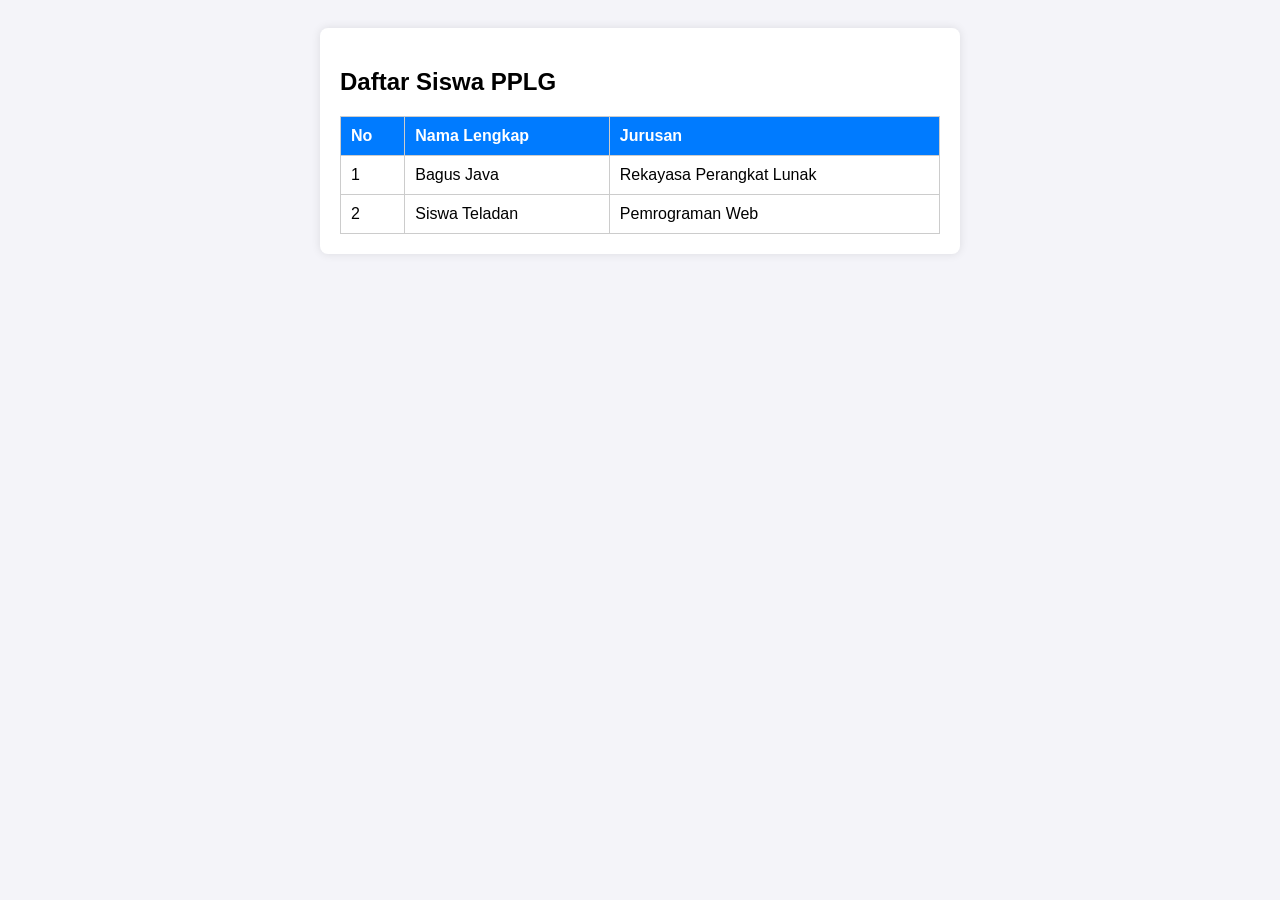
==== index.html @ e3c6655f "test" ====
<!DOCTYPE html>
<html lang="en">
<head>
    <meta charset="UTF-8">
    <meta name="viewport" content="width=device-width, initial-scale=1.0">
    <title>Document</title>
</head>
<body>
<!DOCTYPE html>
<html lang="id">
<head>
    <meta charset="UTF-8">
    <meta name="viewport" content="width=device-width, initial-scale=1.0">
    <title>Tabel Siswa PPLG</title>
    <style>
        body { font-family: Arial, sans-serif; padding: 20px; background-color: #f4f4f9; }
        .kotak-tabel { background: white; padding: 20px; border-radius: 8px; box-shadow: 0 0 10px rgba(0,0,0,0.1); max-width: 600px; margin: auto; }
        table { width: 100%; border-collapse: collapse; margin-top: 15px; }
        th, td { border: 1px solid #ccc; padding: 10px; text-align: left; }
        th { background-color: #007BFF; color: white; }
    </style>
</head>
<body>
    <div class="kotak-tabel">
        <h2>Daftar Siswa PPLG</h2>
        <table>
            <thead>
                <tr>
                    <th>No</th>
                    <th>Nama Lengkap</th>
                    <th>Jurusan</th>
                </tr>
            </thead>
            <tbody>
                <tr>
                    <td>1</td>
                    <td>Bagus Java</td>
                    <td>Rekayasa Perangkat Lunak</td>
                </tr>
                <tr>
                    <td>2</td>
                    <td>Siswa Teladan</td>
                    <td>Pemrograman Web</td>
                </tr>
            </tbody>
        </table>
    </div>
</body>
</html>

</body>
</html>

</body>
</html>
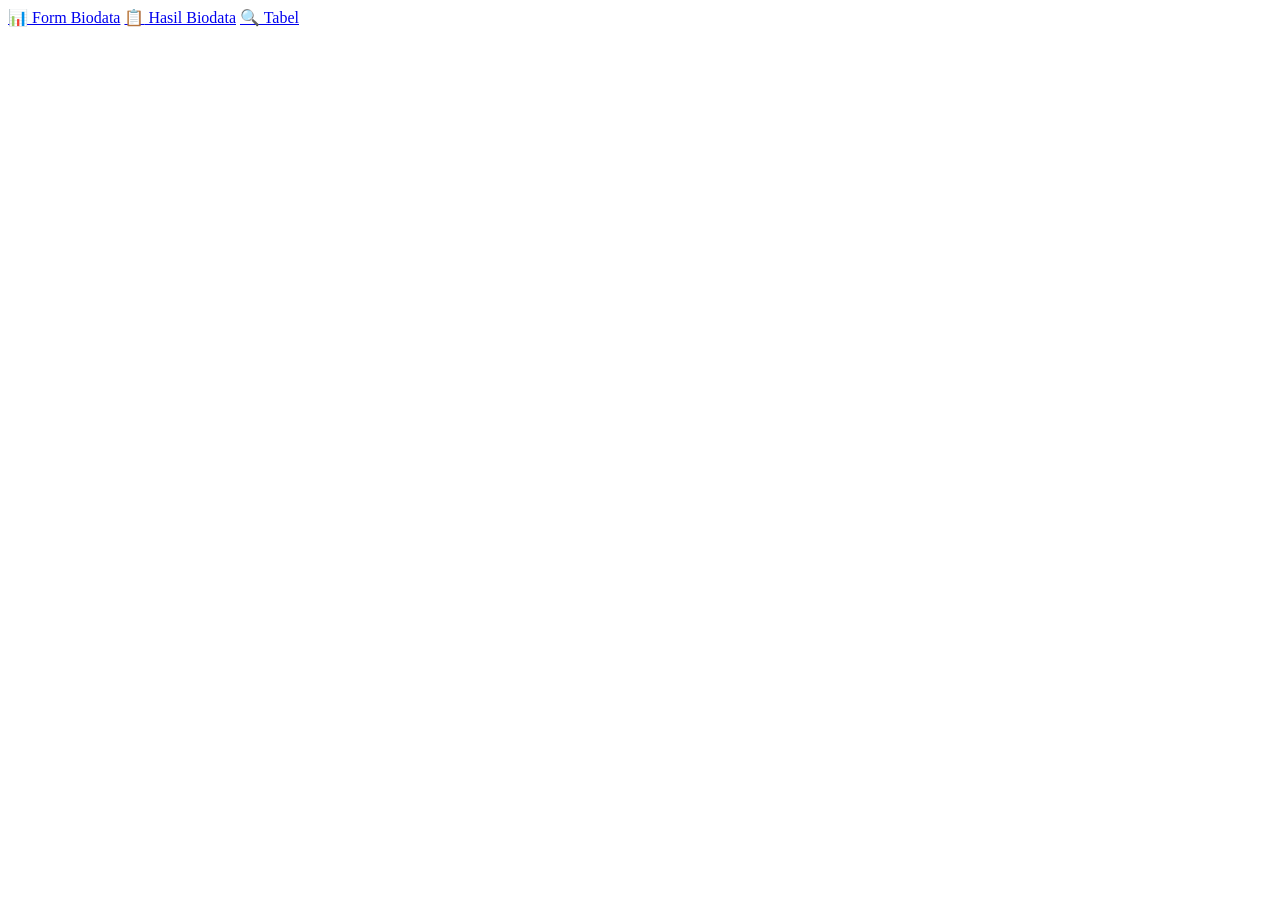
==== commit 9a7b9535: "menambahkan halaman tabel data siswa" ====
--- a/index.html
+++ b/index.html
@@ -6,50 +6,16 @@
     <title>Document</title>
 </head>
 <body>
-<!DOCTYPE html>
-<html lang="id">
-<head>
-    <meta charset="UTF-8">
-    <meta name="viewport" content="width=device-width, initial-scale=1.0">
-    <title>Tabel Siswa PPLG</title>
-    <style>
-        body { font-family: Arial, sans-serif; padding: 20px; background-color: #f4f4f9; }
-        .kotak-tabel { background: white; padding: 20px; border-radius: 8px; box-shadow: 0 0 10px rgba(0,0,0,0.1); max-width: 600px; margin: auto; }
-        table { width: 100%; border-collapse: collapse; margin-top: 15px; }
-        th, td { border: 1px solid #ccc; padding: 10px; text-align: left; }
-        th { background-color: #007BFF; color: white; }
-    </style>
-</head>
-<body>
-    <div class="kotak-tabel">
-        <h2>Daftar Siswa PPLG</h2>
-        <table>
-            <thead>
-                <tr>
-                    <th>No</th>
-                    <th>Nama Lengkap</th>
-                    <th>Jurusan</th>
-                </tr>
-            </thead>
-            <tbody>
-                <tr>
-                    <td>1</td>
-                    <td>Bagus Java</td>
-                    <td>Rekayasa Perangkat Lunak</td>
-                </tr>
-                <tr>
-                    <td>2</td>
-                    <td>Siswa Teladan</td>
-                    <td>Pemrograman Web</td>
-                </tr>
-            </tbody>
-        </table>
-    </div>
-</body>
-</html>
+<div class="container">
+</div>
 
-</body>
-</html>
-
+<!-- Daftar Tombol Menu -->
+<div class="menu-list">
+    <!-- Ganti tanda # dengan link file html atau link tujuan Bapak -->
+    <a href="form_biodata.html" class="menu-item"><span>📊</span> Form Biodata</a>
+    <a href="hasil_biodata.html" class="menu-item"><span>📋</span> Hasil Biodata</a>
+    <a href="tabel.html" class="menu-item"><span>🔍</span> Tabel</a>
+  
+</div>
 </body>
 </html>
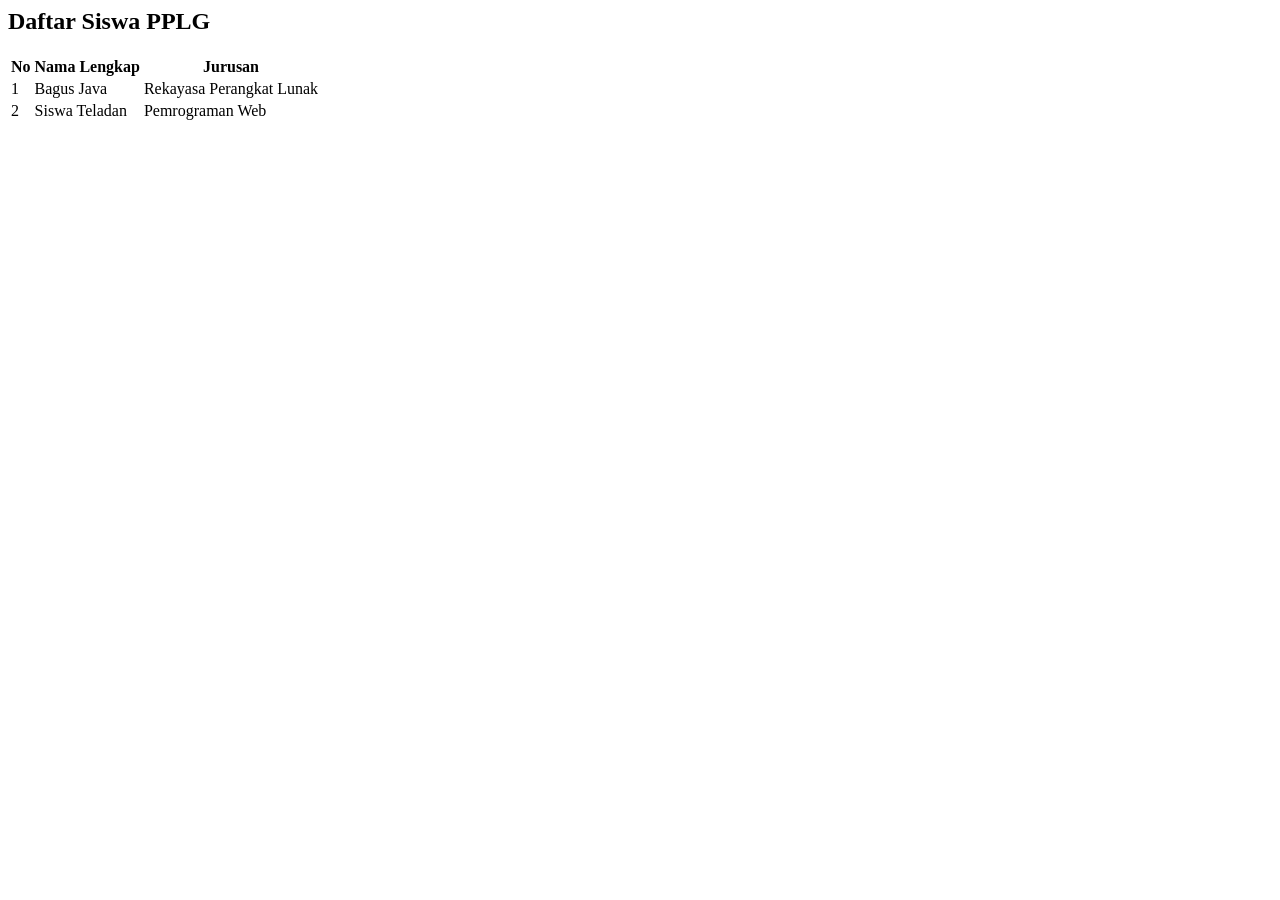
==== commit 3235e29e: "menambahkan halaman tabel data siswa" ====
--- a/index.html
+++ b/index.html
@@ -1,21 +1,29 @@
-<!DOCTYPE html>
-<html lang="en">
-<head>
-    <meta charset="UTF-8">
-    <meta name="viewport" content="width=device-width, initial-scale=1.0">
-    <title>Document</title>
+  </style>
 </head>
 <body>
-<div class="container">
-</div>
-
-<!-- Daftar Tombol Menu -->
-<div class="menu-list">
-    <!-- Ganti tanda # dengan link file html atau link tujuan Bapak -->
-    <a href="form_biodata.html" class="menu-item"><span>📊</span> Form Biodata</a>
-    <a href="hasil_biodata.html" class="menu-item"><span>📋</span> Hasil Biodata</a>
-    <a href="tabel.html" class="menu-item"><span>🔍</span> Tabel</a>
-  
-</div>
+    <div class="kotak-tabel">
+        <h2>Daftar Siswa PPLG</h2>
+        <table>
+            <thead>
+                <tr>
+                    <th>No</th>
+                    <th>Nama Lengkap</th>
+                    <th>Jurusan</th>
+                </tr>
+            </thead>
+            <tbody>
+                <tr>
+                    <td>1</td>
+                    <td>Bagus Java</td>
+                    <td>Rekayasa Perangkat Lunak</td>
+                </tr>
+                <tr>
+                    <td>2</td>
+                    <td>Siswa Teladan</td>
+                    <td>Pemrograman Web</td>
+                </tr>
+            </tbody>
+        </table>
+    </div>
 </body>
-</html>+</html>
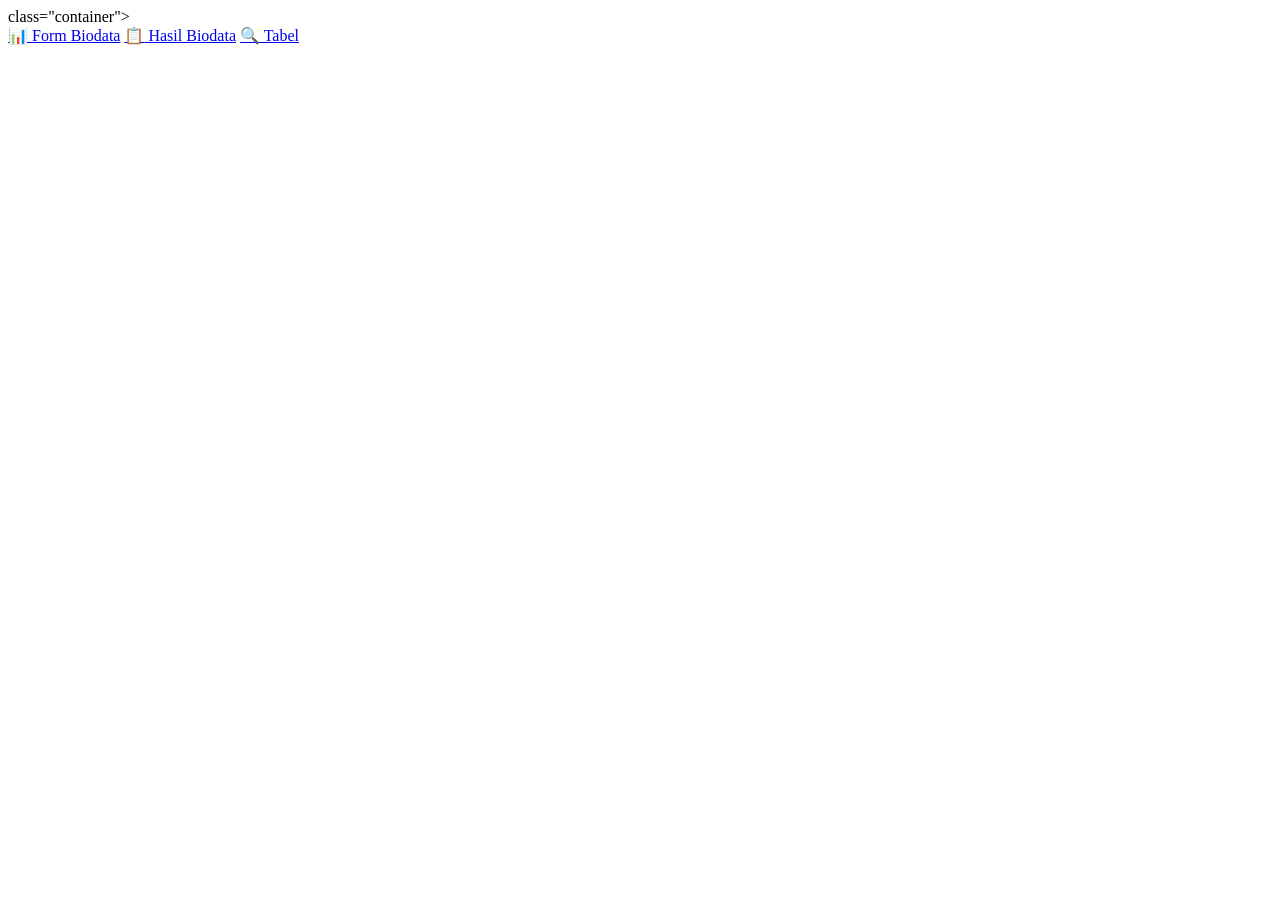
==== commit d3415c7d: "aaa" ====
--- a/index.html
+++ b/index.html
@@ -1,29 +1,21 @@
-  </style>
+<!DOCTYPE html>
+<html lang="en">
+<head>
+    <meta charset="UTF-8">
+    <meta name="viewport" content="width=device-width, initial-scale=1.0">
+    <title>Document</title>
 </head>
 <body>
-    <div class="kotak-tabel">
-        <h2>Daftar Siswa PPLG</h2>
-        <table>
-            <thead>
-                <tr>
-                    <th>No</th>
-                    <th>Nama Lengkap</th>
-                    <th>Jurusan</th>
-                </tr>
-            </thead>
-            <tbody>
-                <tr>
-                    <td>1</td>
-                    <td>Bagus Java</td>
-                    <td>Rekayasa Perangkat Lunak</td>
-                </tr>
-                <tr>
-                    <td>2</td>
-                    <td>Siswa Teladan</td>
-                    <td>Pemrograman Web</td>
-                </tr>
-            </tbody>
-        </table>
-    </div>
+   class="container">
+</div>
+
+<!-- Daftar Tombol Menu -->
+<div class="menu-list">
+    <!-- Ganti tanda # dengan link file html atau link tujuan Bapak -->
+    <a href="form_biodata.html" class="menu-item"><span>📊</span> Form Biodata</a>
+    <a href="hasil_biodata.html" class="menu-item"><span>📋</span> Hasil Biodata</a>
+    <a href="tabel.html" class="menu-item"><span>🔍</span> Tabel</a>
+  
+</div> 
 </body>
-</html>
+</html>
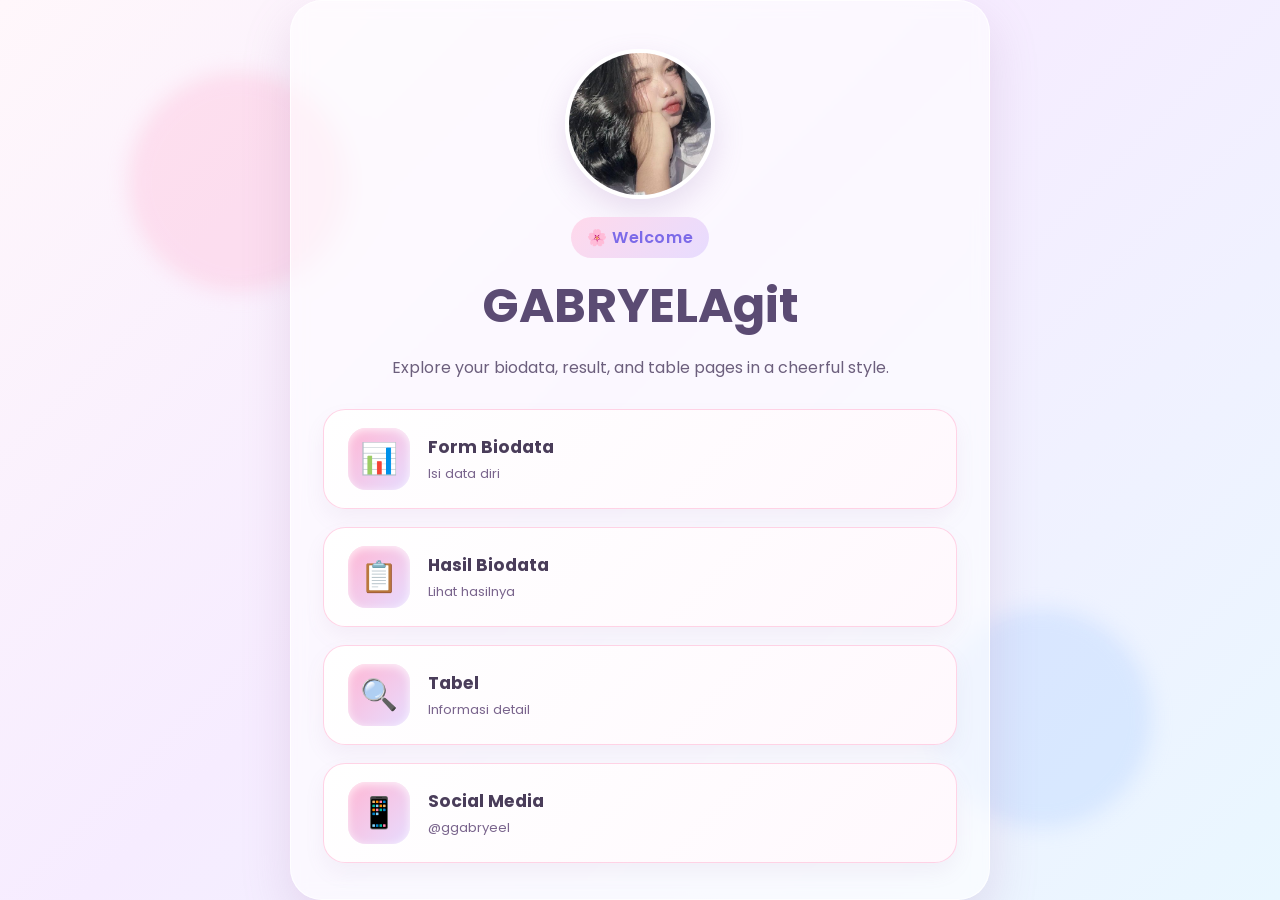
==== commit 5d3f5cb2: "csss" ====
--- a/index.html
+++ b/index.html
@@ -3,19 +3,51 @@
 <head>
     <meta charset="UTF-8">
     <meta name="viewport" content="width=device-width, initial-scale=1.0">
-    <title>Document</title>
+    <title>Sweet Dashboard</title>
+    <link rel="stylesheet" href="style.css">
 </head>
 <body>
-   class="container">
-</div>
+    <div class="page-shell">
+        <header class="hero">
+            <img src="profile.jpg.jpg" alt="Profile picture" class="profile-pic">
+            <p class="eyebrow">🌸 Welcome</p>
+            <h1>GABRYELAgit</h1>
+            <p class="subtitle">Explore your biodata, result, and table pages in a cheerful style.</p>
+        </header>
 
-<!-- Daftar Tombol Menu -->
-<div class="menu-list">
-    <!-- Ganti tanda # dengan link file html atau link tujuan Bapak -->
-    <a href="form_biodata.html" class="menu-item"><span>📊</span> Form Biodata</a>
-    <a href="hasil_biodata.html" class="menu-item"><span>📋</span> Hasil Biodata</a>
-    <a href="tabel.html" class="menu-item"><span>🔍</span> Tabel</a>
-  
-</div> 
+        <main class="menu-list">
+            <a href="form_biodata.html" class="menu-item">
+                <span class="icon">📊</span>
+                <div class="text-wrap">
+                    <strong>Form Biodata</strong>
+                    <small>Isi data diri</small>
+                </div>
+            </a>
+
+            <a href="hasil_biodata.html" class="menu-item">
+                <span class="icon">📋</span>
+                <div class="text-wrap">
+                    <strong>Hasil Biodata</strong>
+                    <small>Lihat hasilnya</small>
+                </div>
+            </a>
+
+            <a href="tabel.html" class="menu-item">
+                <span class="icon">🔍</span>
+                <div class="text-wrap">
+                    <strong>Tabel</strong>
+                    <small>Informasi detail</small>
+                </div>
+            </a>
+
+            <a href="https://instagram.com/ggabryeel" class="menu-item" target="_blank">
+                <span class="icon">📱</span>
+                <div class="text-wrap">
+                    <strong>Social Media</strong>
+                    <small>@ggabryeel</small>
+                </div>
+            </a>
+        </main>
+    </div>
 </body>
 </html>
--- a/style.css
+++ b/style.css
@@ -0,0 +1,173 @@
+@import url('https://fonts.googleapis.com/css2?family=Poppins:wght@400;500;600;700;800&display=swap');
+
+:root {
+    --pink-1: #fff0f7;
+    --pink-2: #ffd9eb;
+    --pink-3: #ffb7d5;
+    --pink-4: #ff8fc2;
+    --lavender: #e7dcff;
+    --purple: #7c6ae8;
+    --text: #4a3d5a;
+    --white: #ffffff;
+    --shadow: rgba(163, 116, 164, 0.2);
+}
+
+* {
+    box-sizing: border-box;
+}
+
+body {
+    margin: 0;
+    min-height: 100vh;
+    display: flex;
+    align-items: center;
+    justify-content: center;
+    font-family: 'Poppins', sans-serif;
+    color: var(--text);
+    background: linear-gradient(135deg, #fff7fb 0%, #f6ecff 45%, #e9f7ff 100%);
+}
+
+body::before,
+body::after {
+    content: "";
+    position: fixed;
+    width: 220px;
+    height: 220px;
+    border-radius: 50%;
+    filter: blur(10px);
+    opacity: 0.5;
+    z-index: 0;
+}
+
+body::before {
+    background: rgba(255, 184, 214, 0.7);
+    top: 8%;
+    left: 10%;
+}
+
+body::after {
+    background: rgba(180, 210, 255, 0.7);
+    right: 10%;
+    bottom: 8%;
+}
+
+.page-shell {
+    position: relative;
+    z-index: 1;
+    width: min(90%, 700px);
+    padding: 48px 32px 36px;
+    border-radius: 32px;
+    background: rgba(255, 255, 255, 0.6);
+    border: 1px solid rgba(255, 255, 255, 0.8);
+    box-shadow: 0 20px 50px var(--shadow);
+    backdrop-filter: blur(8px);
+}
+
+.hero {
+    text-align: center;
+    margin-bottom: 28px;
+}
+
+.profile-pic {
+    display: block;
+    width: 150px;
+    height: 150px;
+    object-fit: cover;
+    border-radius: 50%;
+    margin: 0 auto 18px;
+    border: 4px solid rgba(255, 255, 255, 0.9);
+    box-shadow: 0 12px 30px rgba(149, 112, 175, 0.2);
+}
+
+.eyebrow {
+    display: inline-block;
+    margin: 0 0 12px;
+    padding: 8px 16px;
+    border-radius: 999px;
+    background: linear-gradient(135deg, var(--pink-2), var(--lavender));
+    font-weight: 600;
+    letter-spacing: 0.04em;
+    color: var(--purple);
+}
+
+.hero h1 {
+    margin: 0;
+    font-size: clamp(2rem, 4vw, 3rem);
+    color: #5b4b73;
+}
+
+.subtitle {
+    margin: 12px auto 0;
+    max-width: 500px;
+    font-size: 1rem;
+    line-height: 1.7;
+    color: #6c5f7d;
+}
+
+.menu-list {
+    display: grid;
+    gap: 18px;
+}
+
+.menu-item {
+    display: flex;
+    align-items: center;
+    gap: 18px;
+    padding: 18px 24px;
+    border-radius: 22px;
+    background: linear-gradient(135deg, var(--white), #fff8fd);
+    border: 1px solid rgba(255, 184, 214, 0.6);
+    text-decoration: none;
+    color: var(--text);
+    box-shadow: 0 10px 20px rgba(153, 116, 165, 0.08);
+    transition: transform 0.25s ease, box-shadow 0.25s ease, border-color 0.25s ease;
+}
+
+.menu-item:hover {
+    transform: translateY(-4px) scale(1.01);
+    box-shadow: 0 16px 28px rgba(149, 112, 175, 0.18);
+    border-color: rgba(255, 150, 203, 0.9);
+}
+
+.icon {
+    display: grid;
+    place-items: center;
+    width: 62px;
+    height: 62px;
+    border-radius: 18px;
+    background: linear-gradient(135deg, var(--pink-3), var(--lavender));
+    font-size: 1.9rem;
+    box-shadow: inset 0 2px 10px rgba(255, 255, 255, 0.8);
+}
+
+.text-wrap {
+    display: flex;
+    flex-direction: column;
+    gap: 4px;
+}
+
+.text-wrap strong {
+    font-size: 1.08rem;
+    font-weight: 700;
+}
+
+.text-wrap small {
+    font-size: 0.82rem;
+    color: #7a658d;
+}
+
+@media (max-width: 520px) {
+    .page-shell {
+        padding: 32px 20px 24px;
+    }
+
+    .menu-item {
+        padding: 16px 18px;
+    }
+
+    .icon {
+        width: 52px;
+        height: 52px;
+        font-size: 1.5rem;
+    }
+}
